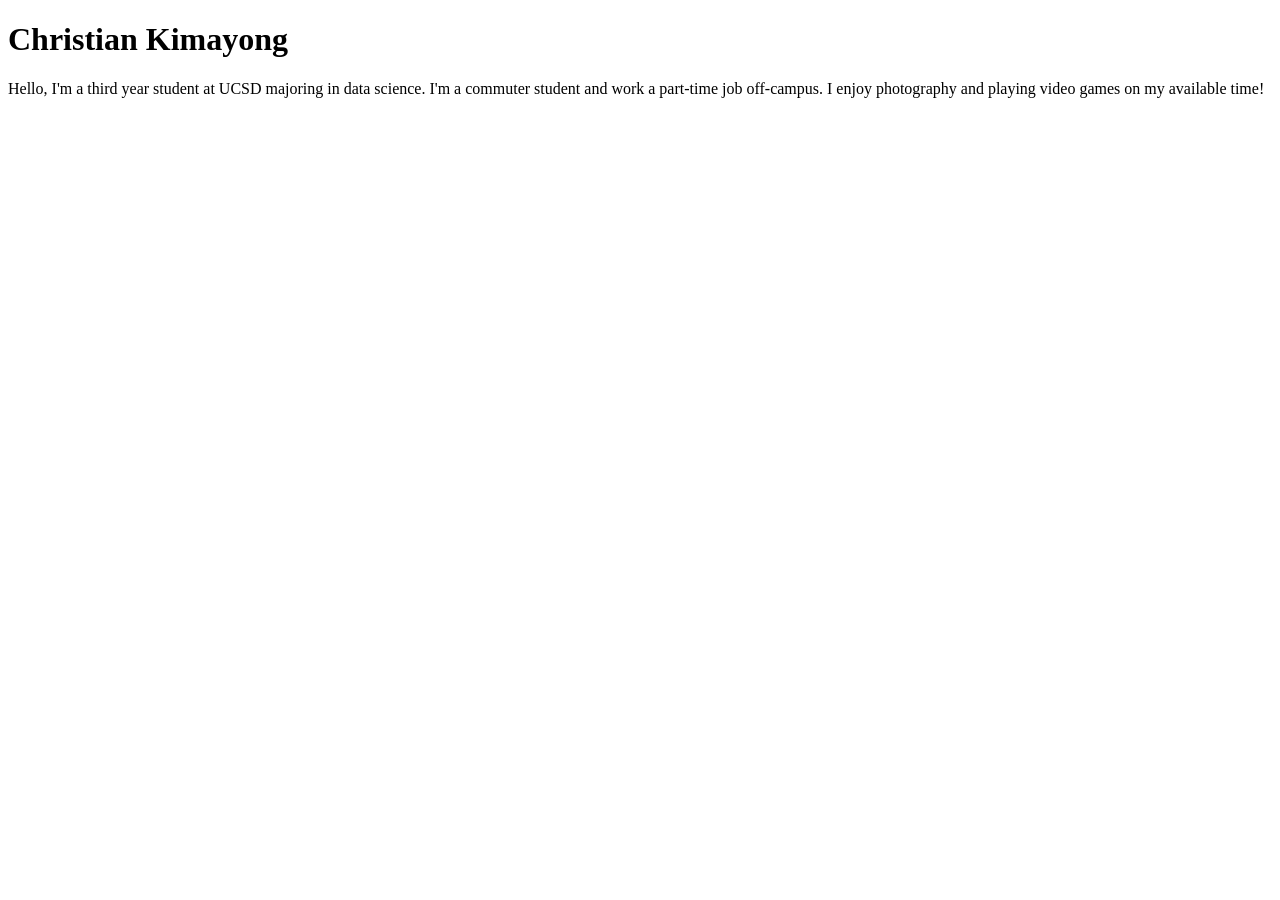
==== index.html @ 936addce "Create index.html" ====
<!DOCTYPE html>
<html lang="en">
<head>
    <meta charset="UTF-8">
    <meta name="viewport" content="width=device-width, initial-scale=1.0">
    <title>Christian Kimayong: Personal Site and Portfolio</title>
</head>
<body>
    <h1>Christian Kimayong</h1>
    <p>Hello, I'm a third year student at UCSD majoring in data science.
        I'm a commuter student and work a part-time job off-campus. I 
        enjoy photography and playing video games on my available time!
    </p>
</body>
</html>
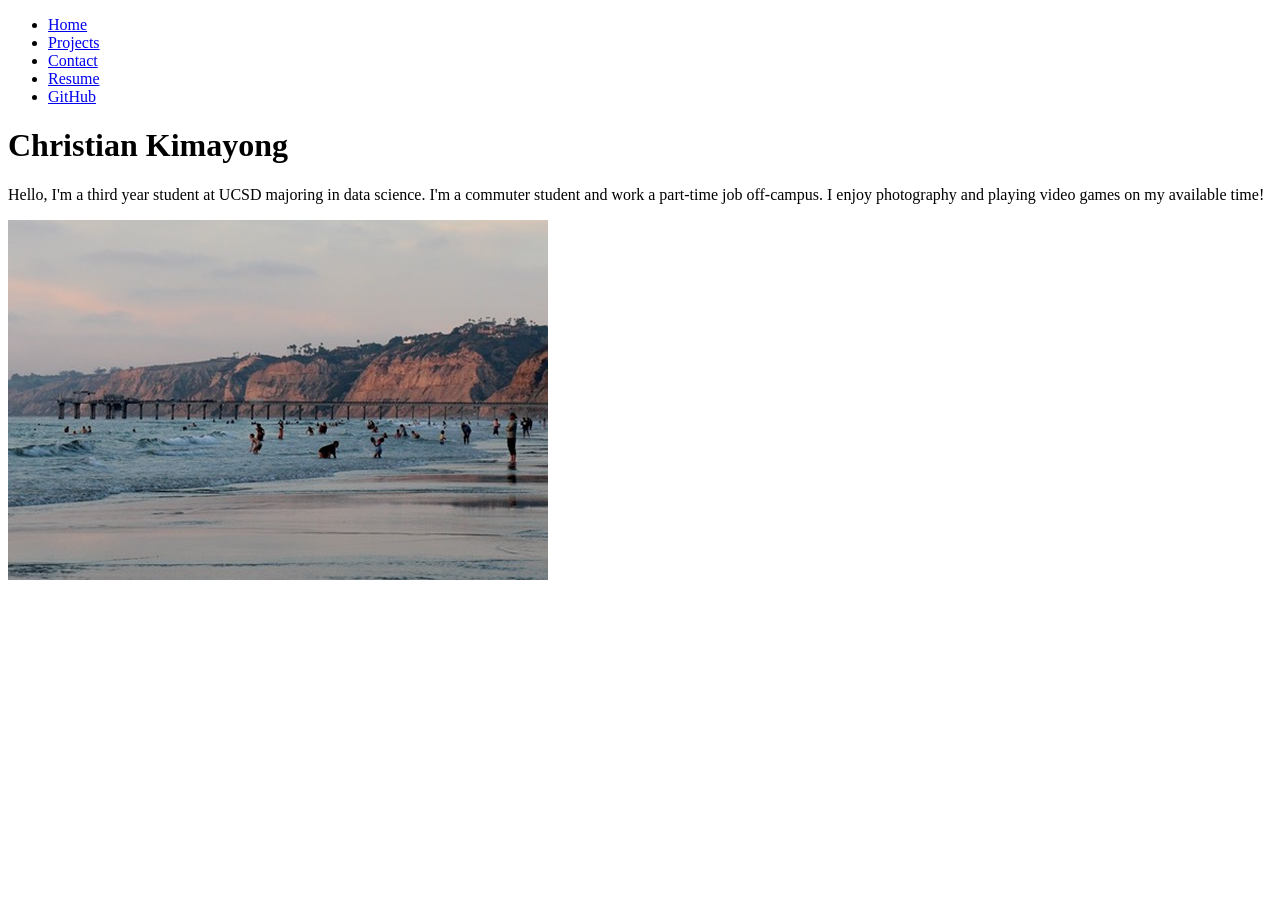
==== commit ddd292e2: "Update index.html" ====
--- a/index.html
+++ b/index.html
@@ -4,12 +4,23 @@
     <meta charset="UTF-8">
     <meta name="viewport" content="width=device-width, initial-scale=1.0">
     <title>Christian Kimayong: Personal Site and Portfolio</title>
+    <link rel="stylesheet" href="style.css">
 </head>
 <body>
+    <nav>
+    <ul>
+    <li><a href="index.html">Home</a></li>
+    <li><a href="projects/index.html">Projects</a></li>
+    <li><a href="contact/index.html">Contact</a></li>
+    <li><a href="resume/index.html">Resume</a></li>
+    <li><a href="https://github.com/cjkmy" target="_blank">GitHub</a></li>
+    </ul>
+    </nav>
     <h1>Christian Kimayong</h1>
     <p>Hello, I'm a third year student at UCSD majoring in data science.
         I'm a commuter student and work a part-time job off-campus. I 
         enjoy photography and playing video games on my available time!
     </p>
+    <img src="images/lajollashores.jpg" alt="A photo I recently took at La Jolla Shores">
 </body>
 </html>
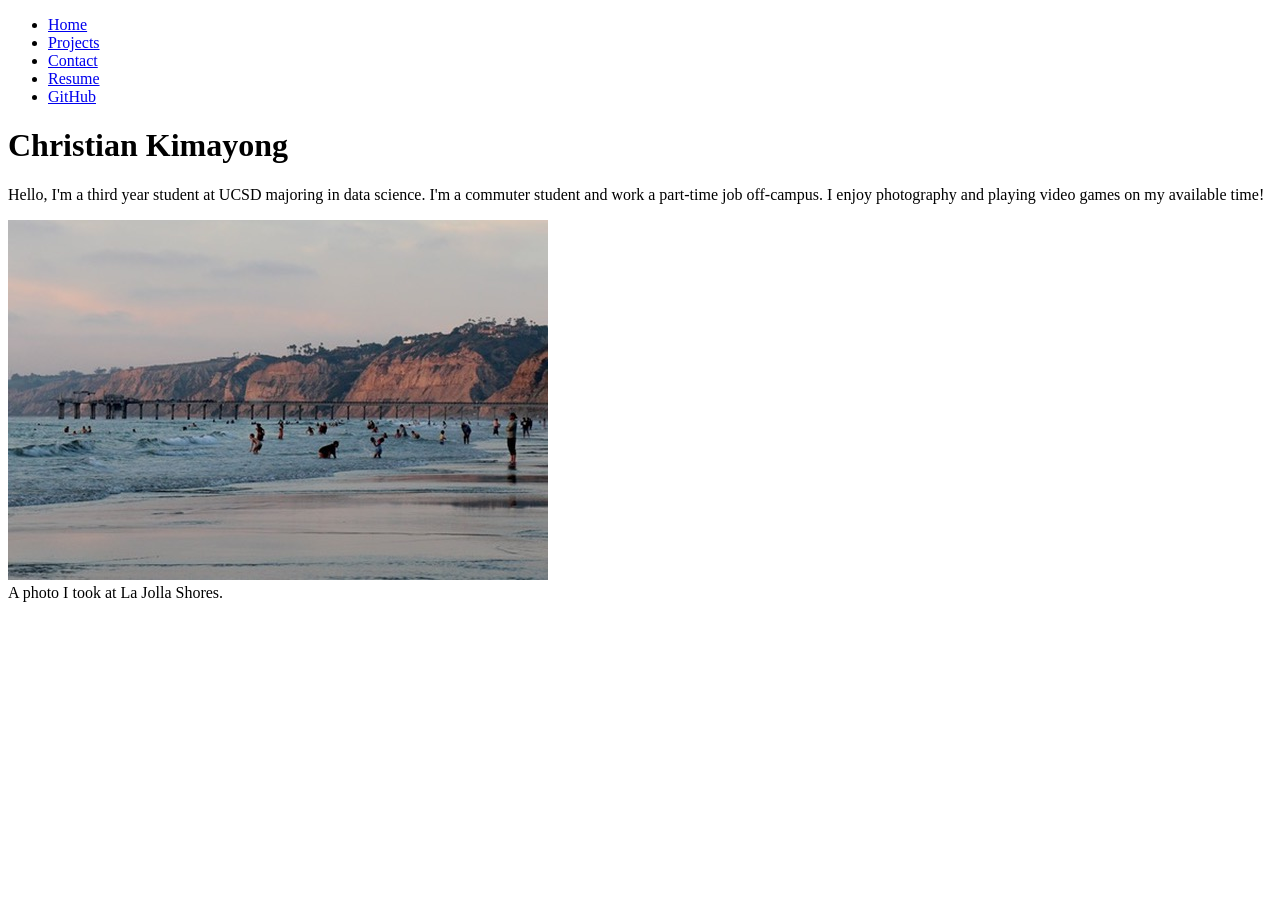
==== commit 0c570583: "Update index.html" ====
--- a/index.html
+++ b/index.html
@@ -21,6 +21,8 @@
         I'm a commuter student and work a part-time job off-campus. I 
         enjoy photography and playing video games on my available time!
     </p>
-    <img src="images/lajollashores.jpg" alt="A photo I recently took at La Jolla Shores">
+    <img src="images/lajollashores.jpg" alt="A photo of La Jolla Shores">
+    <figcaption>A photo I took at La Jolla Shores.</figcaption>
+
 </body>
 </html>
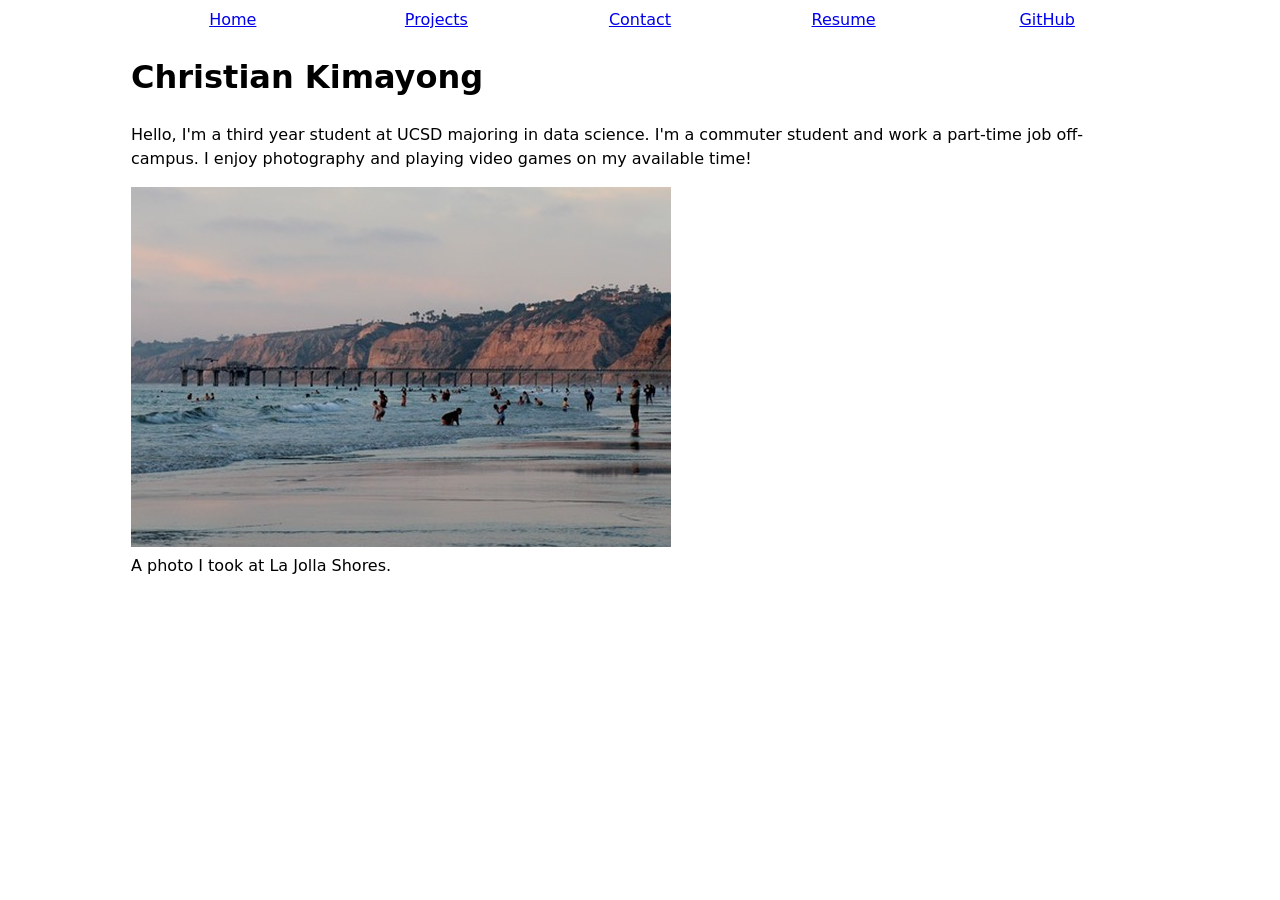
==== commit b374e24e: "Update index.html" ====
--- a/index.html
+++ b/index.html
@@ -9,7 +9,7 @@
 <body>
     <nav>
     <ul>
-    <li><a href="index.html">Home</a></li>
+    <li><a href="index.html" class="current">Home</a></li>
     <li><a href="projects/index.html">Projects</a></li>
     <li><a href="contact/index.html">Contact</a></li>
     <li><a href="resume/index.html">Resume</a></li>
--- a/style.css
+++ b/style.css
@@ -0,0 +1,21 @@
+body {
+  /* Set line height to 1.5 times the font size
+	   and use the OS’s UI font as the website font
+	 */
+  font: 100%/1.5 system-ui;
+  max-width: 100ch;
+  margin-inline: auto;
+}
+
+nav ul, nav li {
+    display: contents;
+  }
+
+  nav {
+  display: flex;
+}
+
+nav a {
+  flex: 1;
+  text-align: center;
+}
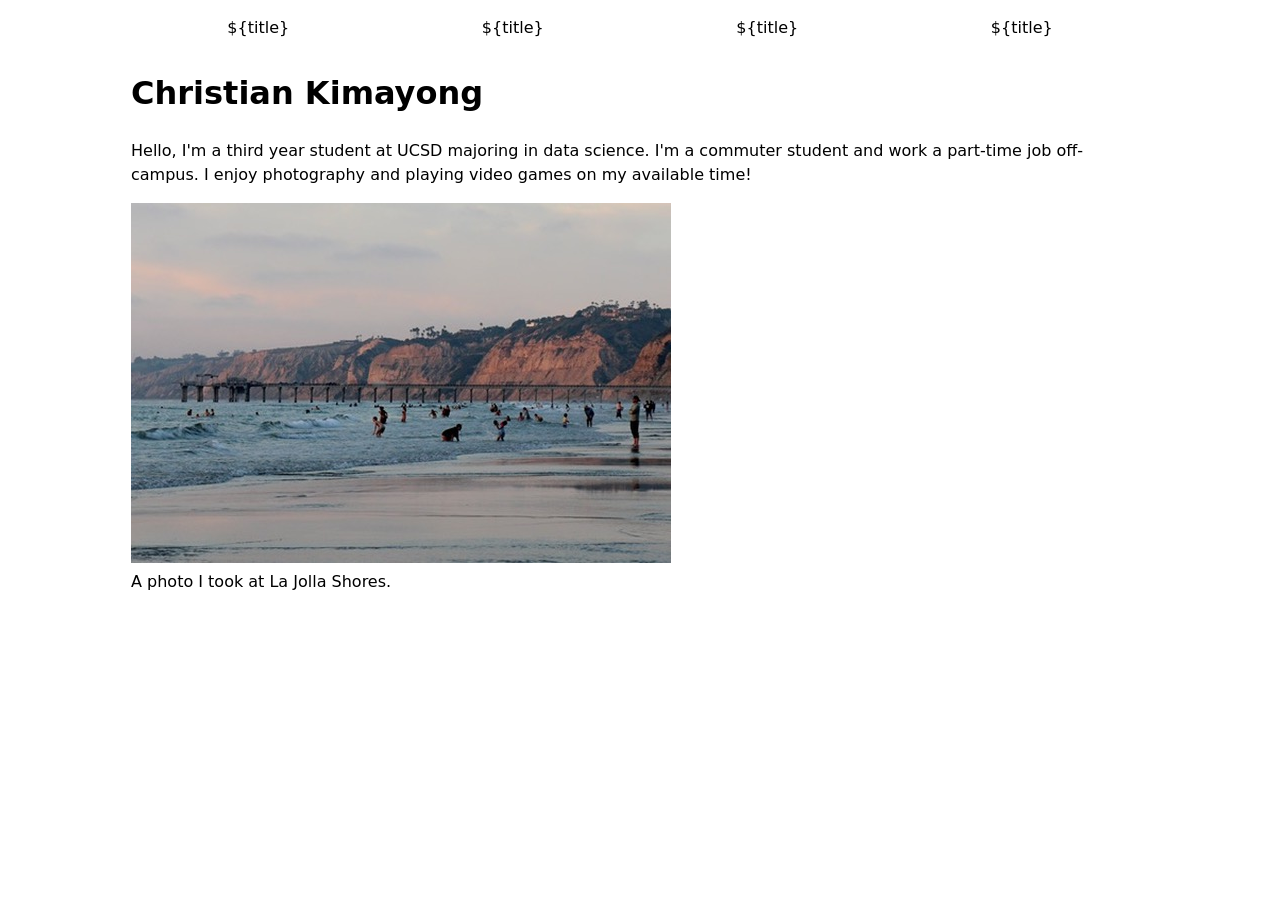
==== commit 1c2238bf: "j" ====
--- a/index.html
+++ b/index.html
@@ -5,17 +5,9 @@
     <meta name="viewport" content="width=device-width, initial-scale=1.0">
     <title>Christian Kimayong: Personal Site and Portfolio</title>
     <link rel="stylesheet" href="style.css">
+    <script type="module" src="global.js"></script>
 </head>
 <body>
-    <nav>
-    <ul>
-    <li><a href="index.html" class="current">Home</a></li>
-    <li><a href="projects/index.html">Projects</a></li>
-    <li><a href="contact/index.html">Contact</a></li>
-    <li><a href="resume/index.html">Resume</a></li>
-    <li><a href="https://github.com/cjkmy" target="_blank">GitHub</a></li>
-    </ul>
-    </nav>
     <h1>Christian Kimayong</h1>
     <p>Hello, I'm a third year student at UCSD majoring in data science.
         I'm a commuter student and work a part-time job off-campus. I 
--- a/style.css
+++ b/style.css
@@ -1,21 +1,69 @@
+html {
+  --color-accent: oklch(55.43% 0.19766 271.185);
+  accent-color: var(--color-accent);
+}
+
 body {
-  /* Set line height to 1.5 times the font size
-	   and use the OS’s UI font as the website font
-	 */
   font: 100%/1.5 system-ui;
   max-width: 100ch;
   margin-inline: auto;
 }
 
 nav ul, nav li {
-    display: contents;
-  }
+  display: contents;
+}
 
-  nav {
+nav {
   display: flex;
 }
 
 nav a {
   flex: 1;
   text-align: center;
+  text-decoration: none;
+  color: inherit;
+  padding: 0.5em;
+}
+
+nav a.current {
+  border-bottom: 0.4em solid oklch(80% 3% 200);
+  padding-bottom: 0.1em;
+}
+
+nav a:hover {
+  border-bottom: 0.4em solid var(--color-accent);
+  background-color: #f0f0f0; /* or a valid lighter oklch color */
+}
+
+form {
+  display: grid;
+  grid-template-columns: auto 1fr;
+  gap: 1em;
+}
+
+label {
+  display: grid;
+  grid-template-columns: subgrid;
+  grid-column: 1 / -1;
+}
+
+button {
+  grid-column: 1 / -1;
+}
+
+.projects {
+  display: grid;
+  grid-template-columns: repeat(auto-fill, minmax(15em, 1fr));
+  gap: 1em;
+}
+
+.projects article {
+  display: grid;
+  grid-template-rows: subgrid;
+  grid-row: span 3;
+  gap: 1em;
+}
+
+.projects article h2 {
+  margin: 0;
 }
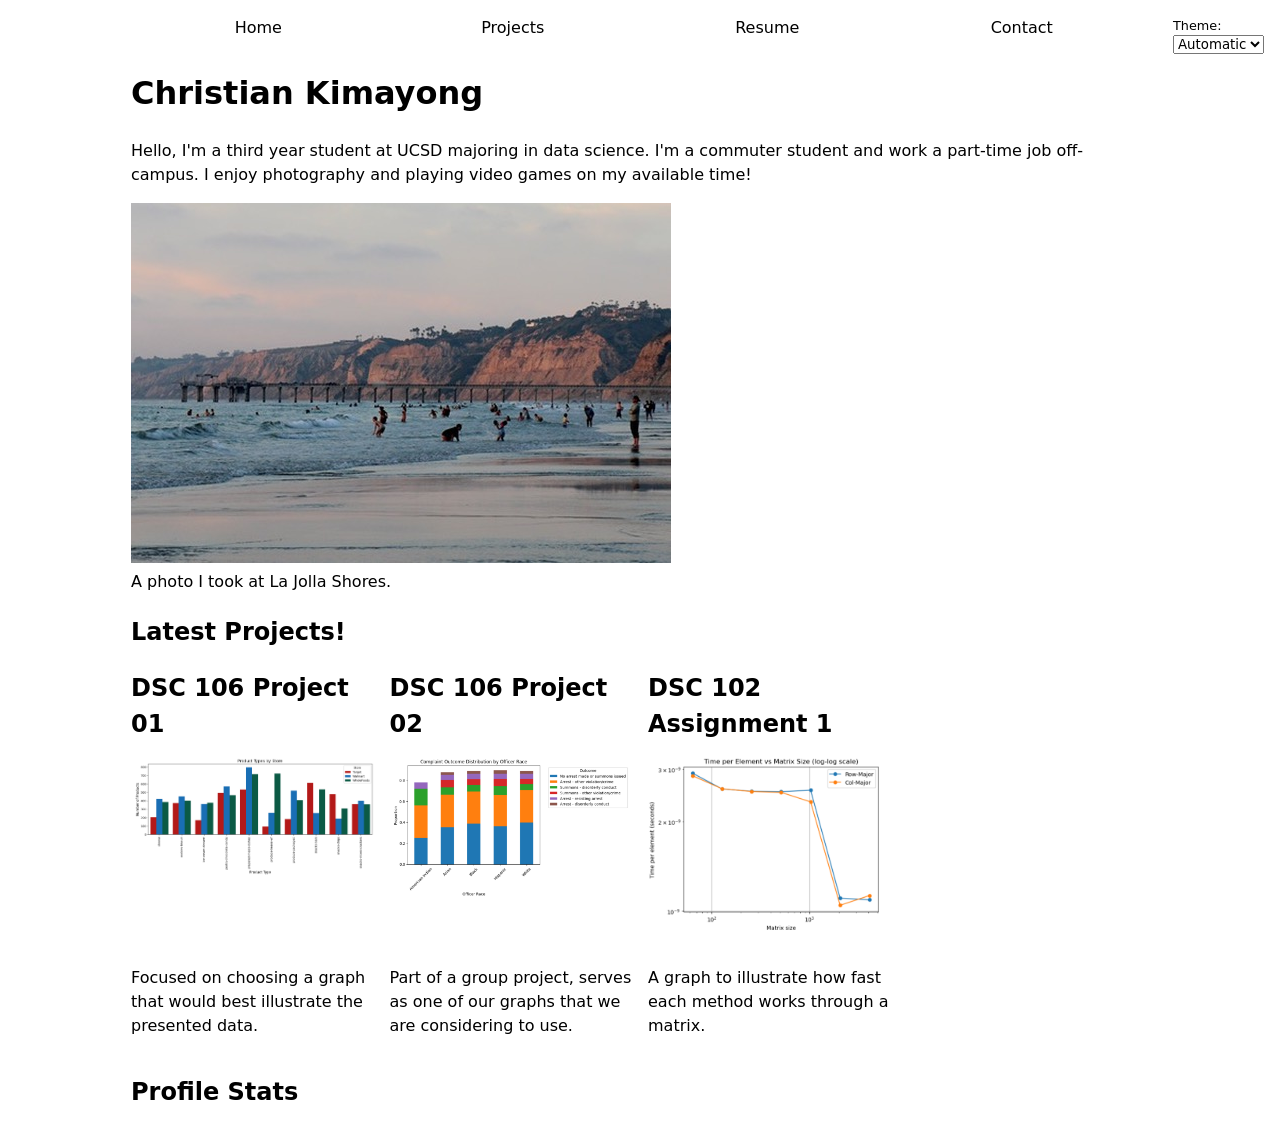
==== commit 28fee4ad: "nn" ====
--- a/index.html
+++ b/index.html
@@ -5,7 +5,8 @@
     <meta name="viewport" content="width=device-width, initial-scale=1.0">
     <title>Christian Kimayong: Personal Site and Portfolio</title>
     <link rel="stylesheet" href="style.css">
-    <script type="module" src="global.js"></script>
+    <script src="global.js" type="module"></script>
+    <script src="index.js" type="module"></script>
 </head>
 <body>
     <h1>Christian Kimayong</h1>
@@ -16,5 +17,12 @@
     <img src="images/lajollashores.jpg" alt="A photo of La Jolla Shores">
     <figcaption>A photo I took at La Jolla Shores.</figcaption>
 
+    <h2>Latest Projects!</h2>
+    <div class="projects"></div>
+
+    <h2>Profile Stats</h2>
+    <div id="profile-stats">
+    <dl></dl>
+</div>
 </body>
 </html>
--- a/style.css
+++ b/style.css
@@ -1,5 +1,5 @@
 html {
-  --color-accent: oklch(55.43% 0.19766 271.185);
+  --color-accent: oklch(92.268% 0.1029 152.987);
   accent-color: var(--color-accent);
 }
 
@@ -32,7 +32,7 @@
 
 nav a:hover {
   border-bottom: 0.4em solid var(--color-accent);
-  background-color: #f0f0f0; /* or a valid lighter oklch color */
+  background-color: color-mix(in oklch, var(--color-accent), canvas 85%);
 }
 
 form {
@@ -66,4 +66,51 @@
 
 .projects article h2 {
   margin: 0;
+}
+
+html {
+  color-scheme: light dark;
+}
+
+nav {
+  --border-color: oklch(50% 10% 200 / 40%);
+}
+
+.color-scheme {
+  position: absolute;
+  top: 1rem;
+  right: 1rem;
+
+  font-size: 80%;
+  font-family: inherit;
+}
+
+input,
+textarea,
+button,
+select {
+  font-family: inherit;
+}
+
+#profile-stats dl {
+  display: grid;
+  grid-template-columns: repeat(4, 1fr); /* 4 equal columns */
+  gap: 0.5rem;
+  text-align: center;
+}
+
+#profile-stats dt {
+  grid-row: 1; /* force all labels to row 1 */
+  font-weight: bold;
+}
+
+#profile-stats dd {
+  grid-row: 2; /* force all values to row 2 */
+  margin: 0;   /* remove default spacing */
+}
+
+.projects img {
+  width: 100%;
+  max-width: 300px;
+  height: auto;
 }
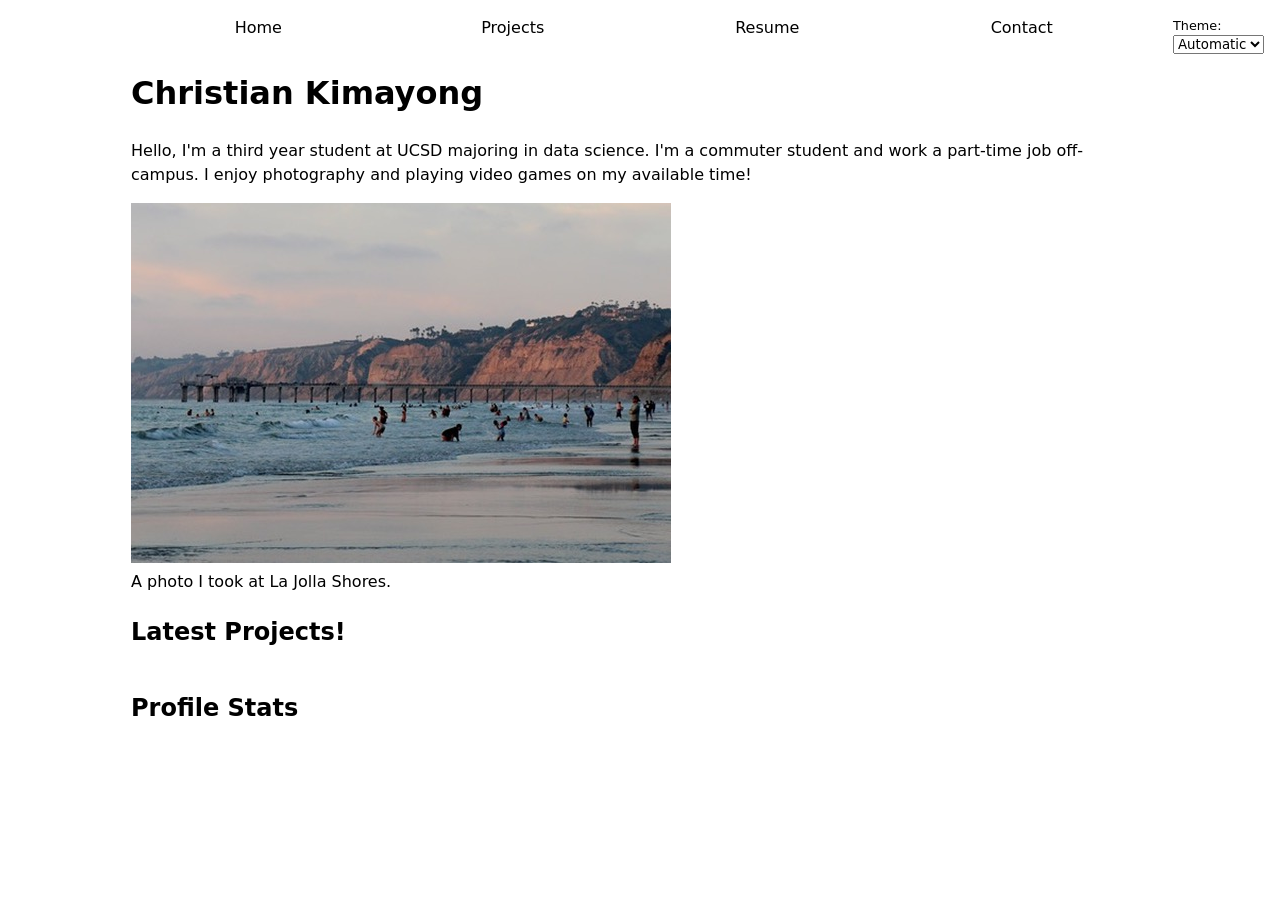
==== commit dd1ca465: "aa" ====
--- a/index.html
+++ b/index.html
@@ -24,5 +24,6 @@
     <div id="profile-stats">
     <dl></dl>
 </div>
+
 </body>
 </html>
--- a/style.css
+++ b/style.css
@@ -94,23 +94,92 @@
 
 #profile-stats dl {
   display: grid;
-  grid-template-columns: repeat(4, 1fr); /* 4 equal columns */
+  grid-template-columns: repeat(4, 1fr); 
   gap: 0.5rem;
   text-align: center;
 }
 
 #profile-stats dt {
-  grid-row: 1; /* force all labels to row 1 */
+  grid-row: 1; 
   font-weight: bold;
 }
 
 #profile-stats dd {
-  grid-row: 2; /* force all values to row 2 */
-  margin: 0;   /* remove default spacing */
+  grid-row: 2; 
+  margin: 0;  
 }
 
 .projects img {
   width: 100%;
   max-width: 300px;
   height: auto;
+}
+
+.project-year {
+  color: gray;
+  font-size: 0.9rem;
+  margin-top: 0.25rem;
+
+}
+
+#projects-pie-plot {
+  max-width: 20em;
+  margin-block: 2em;
+  overflow: visible;
+}
+
+.container {
+  display: flex;
+  align-items: center;
+  gap: 1em;
+}
+
+.legend {
+  display: grid;
+  grid-template-columns: repeat(auto-fill, minmax(9em, 1fr));
+  gap: 1em;
+  flex: 1;
+  border: 1px solid #ccc;
+  padding: 1em;
+  margin: 0;
+  list-style: none;
+  width: fit-content;
+}
+
+.legend-item {
+  display: flex;
+  align-items: center;
+  gap: 0.5em;
+}
+
+.swatch {
+  width: 1em;
+  aspect-ratio: 1 / 1;
+  background-color: var(--color);
+  border-radius: 50%;
+  display: inline-block;
+}
+
+.searchBar {
+  width: 300px;      /* makes it wider */
+  height: 40px;      /* makes it taller */
+  font-size: 16px;   /* bigger text inside */
+  padding: 8px 12px; /* space inside the box */
+}
+
+#projects-pie-plot path {
+  transition: 300ms;
+  cursor: pointer;
+}
+
+#projects-pie-plot:has(path:hover) path:not(:hover) {
+  opacity: 0.5;
+}
+
+.selected {
+  --color: oklch(60% 45% 0) !important;
+}
+
+.selected:is(path) {
+  fill: var(--color);
 }
